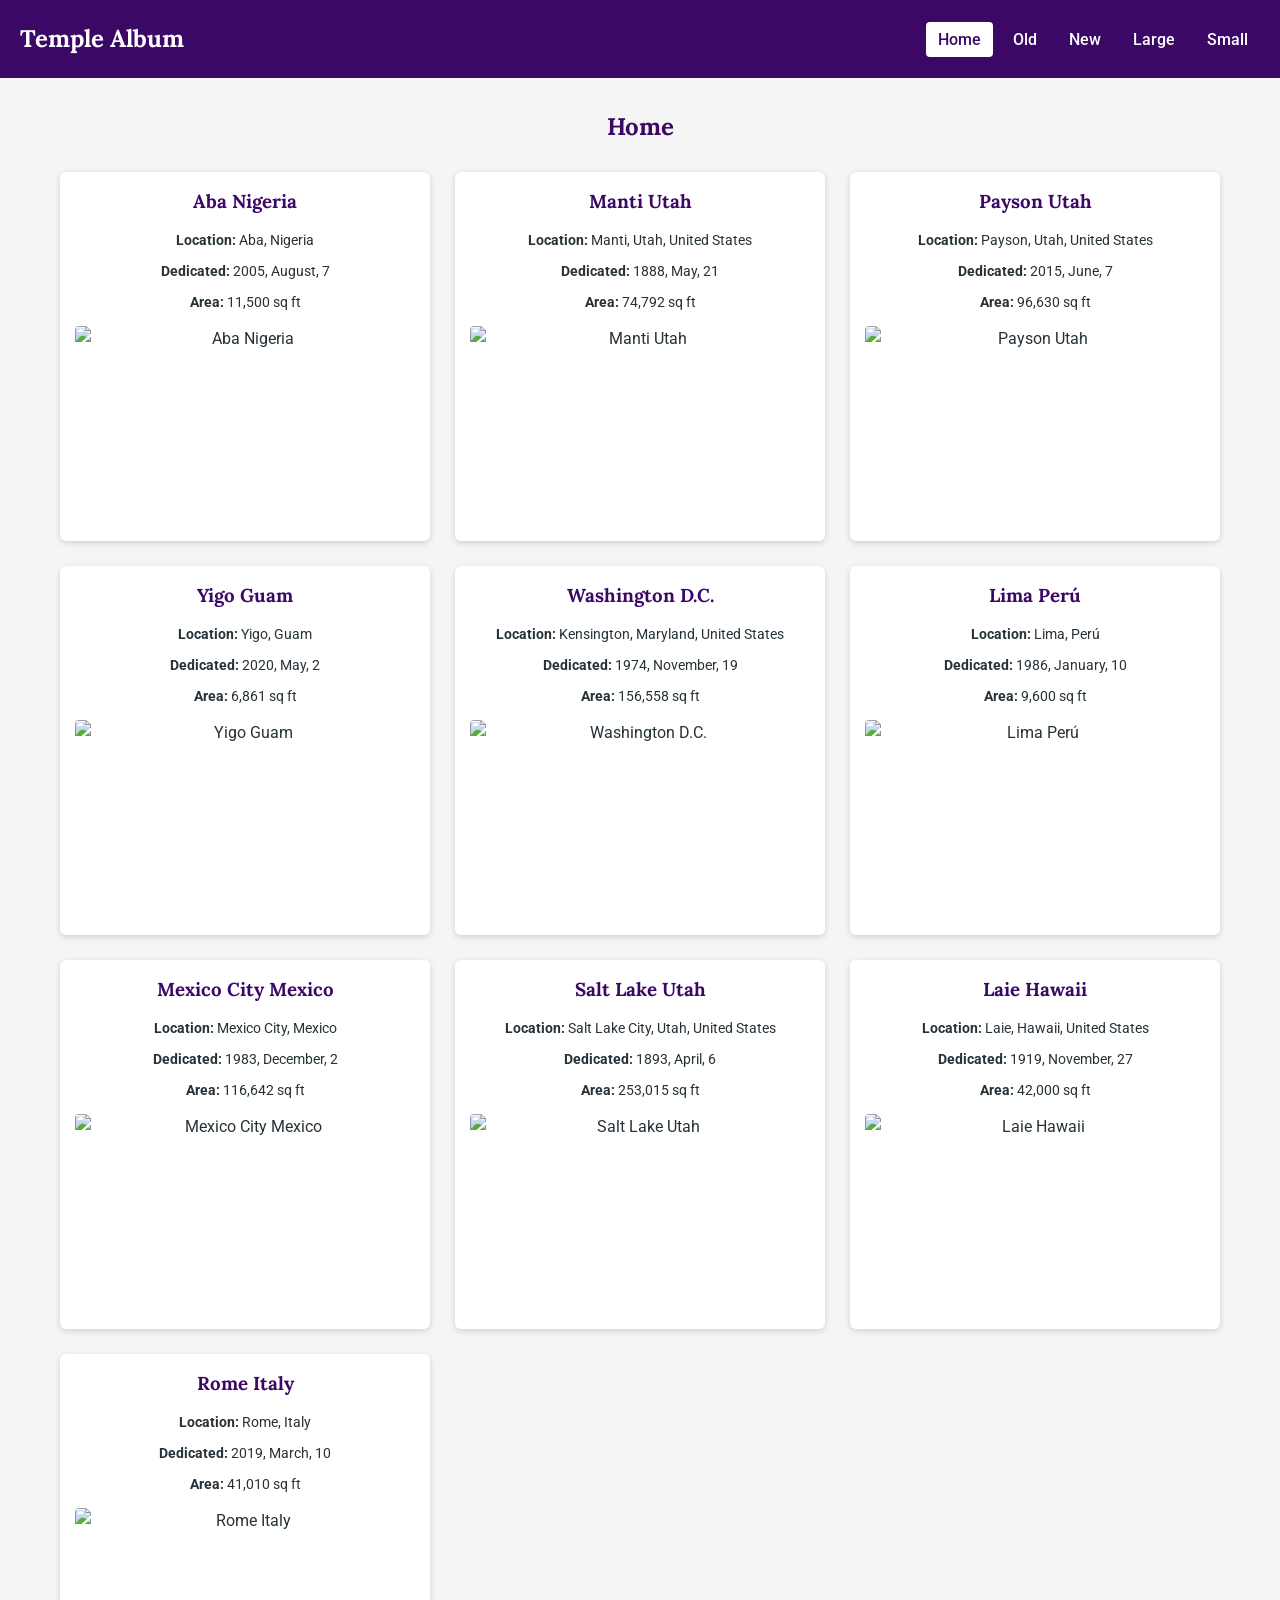
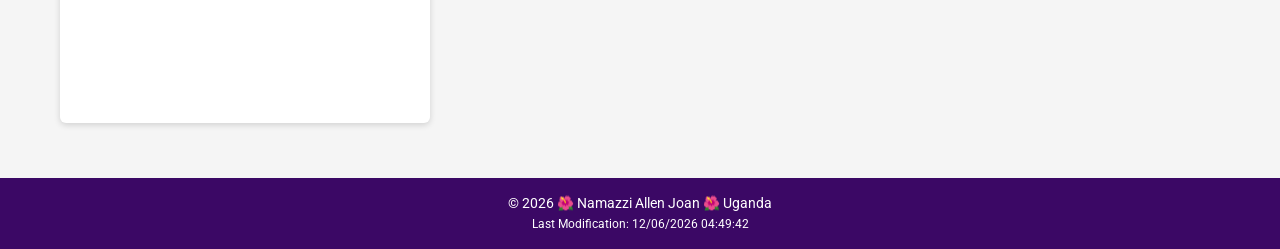
==== filtered-temples.html @ 249f779c "Week 4" ====
<!DOCTYPE html>
<html lang="en">
<head>
  <meta charset="UTF-8">
  <meta name="viewport" content="width=device-width, initial-scale=1.0">

  <title>Temple Album | Namazzi Allen Joan</title>
  <meta name="description" content="Explore beautiful temples around the world in this Temple Album featuring temple photographs and information by Namazzi Allen Joan.">
  <meta name="author" content="Namazzi Allen Joan">

  <!-- Google Fonts -->
  <link rel="preconnect" href="https://fonts.googleapis.com">
  <link rel="preconnect" href="https://fonts.gstatic.com" crossorigin>
  <link href="https://fonts.googleapis.com/css2?family=Roboto:wght@400;500;700&family=Lora:wght@400;500;700&display=swap" rel="stylesheet">

  <!-- CSS -->
  <link rel="stylesheet" href="styles/filtered-temples.css">

  <!-- JavaScript -->
  <script src="scripts/filtered-temples.js" defer></script>
</head>

<body>

  <header>
    <div class="header-container">

      <h1>Temple Album</h1>

      <nav aria-label="Temple filters">
        <ul>
            <li><button type="button" class="active" data-filter="home">Home</button></li>
            <li><button type="button" data-filter="old">Old</button></li>
            <li><button type="button" data-filter="new">New</button></li>
            <li><button type="button" data-filter="large">Large</button></li>
            <li><button type="button" data-filter="small">Small</button></li>
        </ul>
      </nav>

    </div>
  </header>

  <main>
      <h2 id="gallery-title">Home</h2>

      <!-- JavaScript will generate temple cards here -->
      <div class="temple-container" id="temple-container"></div>
   </main>

  <footer>
      <p>
         © <span id="currentyear"></span>
        🌺 Namazzi Allen Joan 🌺 Uganda
      </p>

      <p>
        Last Modification:
        <span id="lastmodified"></span>
      </p>
  </footer>

</body>
</html>
---- styles/filtered-temples.css ----
/* General Reset */
* {
    margin: 0;
    padding: 0;
    box-sizing: border-box;
}

/* Body */
body {
    font-family: "Roboto", sans-serif;
    color: #263238;
    background-color: #f5f5f5;
    line-height: 1.6;
}

/* Header */
header {
    background-color: #3b0865;
    color: white;
    padding: 20px;
}

.header-container {
    display: flex;
    flex-direction: column;
    align-items: center;
    gap: 15px;
}

/* Header title */
header h1 {
    font-family: "Lora", serif;
    font-size: 1.5rem;
    white-space: nowrap;
}

/* Navigation */
nav ul {
    display: flex;
    flex-wrap: wrap;
    justify-content: center;
    align-items: center;
    gap: 8px;
    list-style: none;
}

nav button {
    display: block;
    background: transparent;
    border: none;
    color: white;
    padding: 8px 12px;
    border-radius: 4px;
    font-family: "Roboto", sans-serif;
    font-size: 1rem;
    font-weight: 500;
    cursor: pointer;
}

nav button:hover,
nav button.active {
    background-color: white;
    color: #3b0865;
}

/* Keyboard accessibility */
nav button:focus-visible {
    outline: 3px solid #ffd54f;
    outline-offset: 3px;
}

/* Main */
main {
    max-width: 1200px;
    margin: 0 auto;
    padding: 20px 15px;
}

/* Main heading */
main h2 {
    font-family: "Lora", serif;
    text-align: center;
    margin-bottom: 25px;
    color: #3b0865;
}

/* Temple gallery */
.temple-container {
    display: grid;
    grid-template-columns: 1fr;
    gap: 25px;
}

/* Temple cards */
.temple-card {
    background-color: white;
    text-align: center;
    padding: 15px;
    border-radius: 6px;
    box-shadow: 0 2px 6px rgba(0, 0, 0, 0.15);
}

/* Temple name */
.temple-card h3 {
    font-family: "Lora", serif;
    color: #3b0865;
    margin-bottom: 12px;
}

/* Temple information */
.temple-card p {
    margin-bottom: 8px;
    font-size: 0.9rem;
}

/* Temple images */
.temple-card img {
    width: 100%;
    height: 200px;
    object-fit: cover;
    display: block;
    margin-top: 12px;
    border-radius: 4px;
}

/* Footer */
footer {
    background-color: #3b0865;
    color: white;
    text-align: center;
    padding: 15px;
    margin-top: 25px;
    font-size: 0.85rem;
}

footer p:last-child {
    font-size: 0.75rem;
}

/* Larger screens */
@media screen and (min-width: 600px) {

    .header-container {
        flex-direction: row;
        justify-content: space-between;
    }

    .temple-container {
        grid-template-columns: repeat(2, 1fr);
    }

    main {
        padding: 30px 20px;
    }
}

/* Desktop screens */
@media screen and (min-width: 1000px) {

    .temple-container {
        grid-template-columns: repeat(3, 1fr);
    }
}
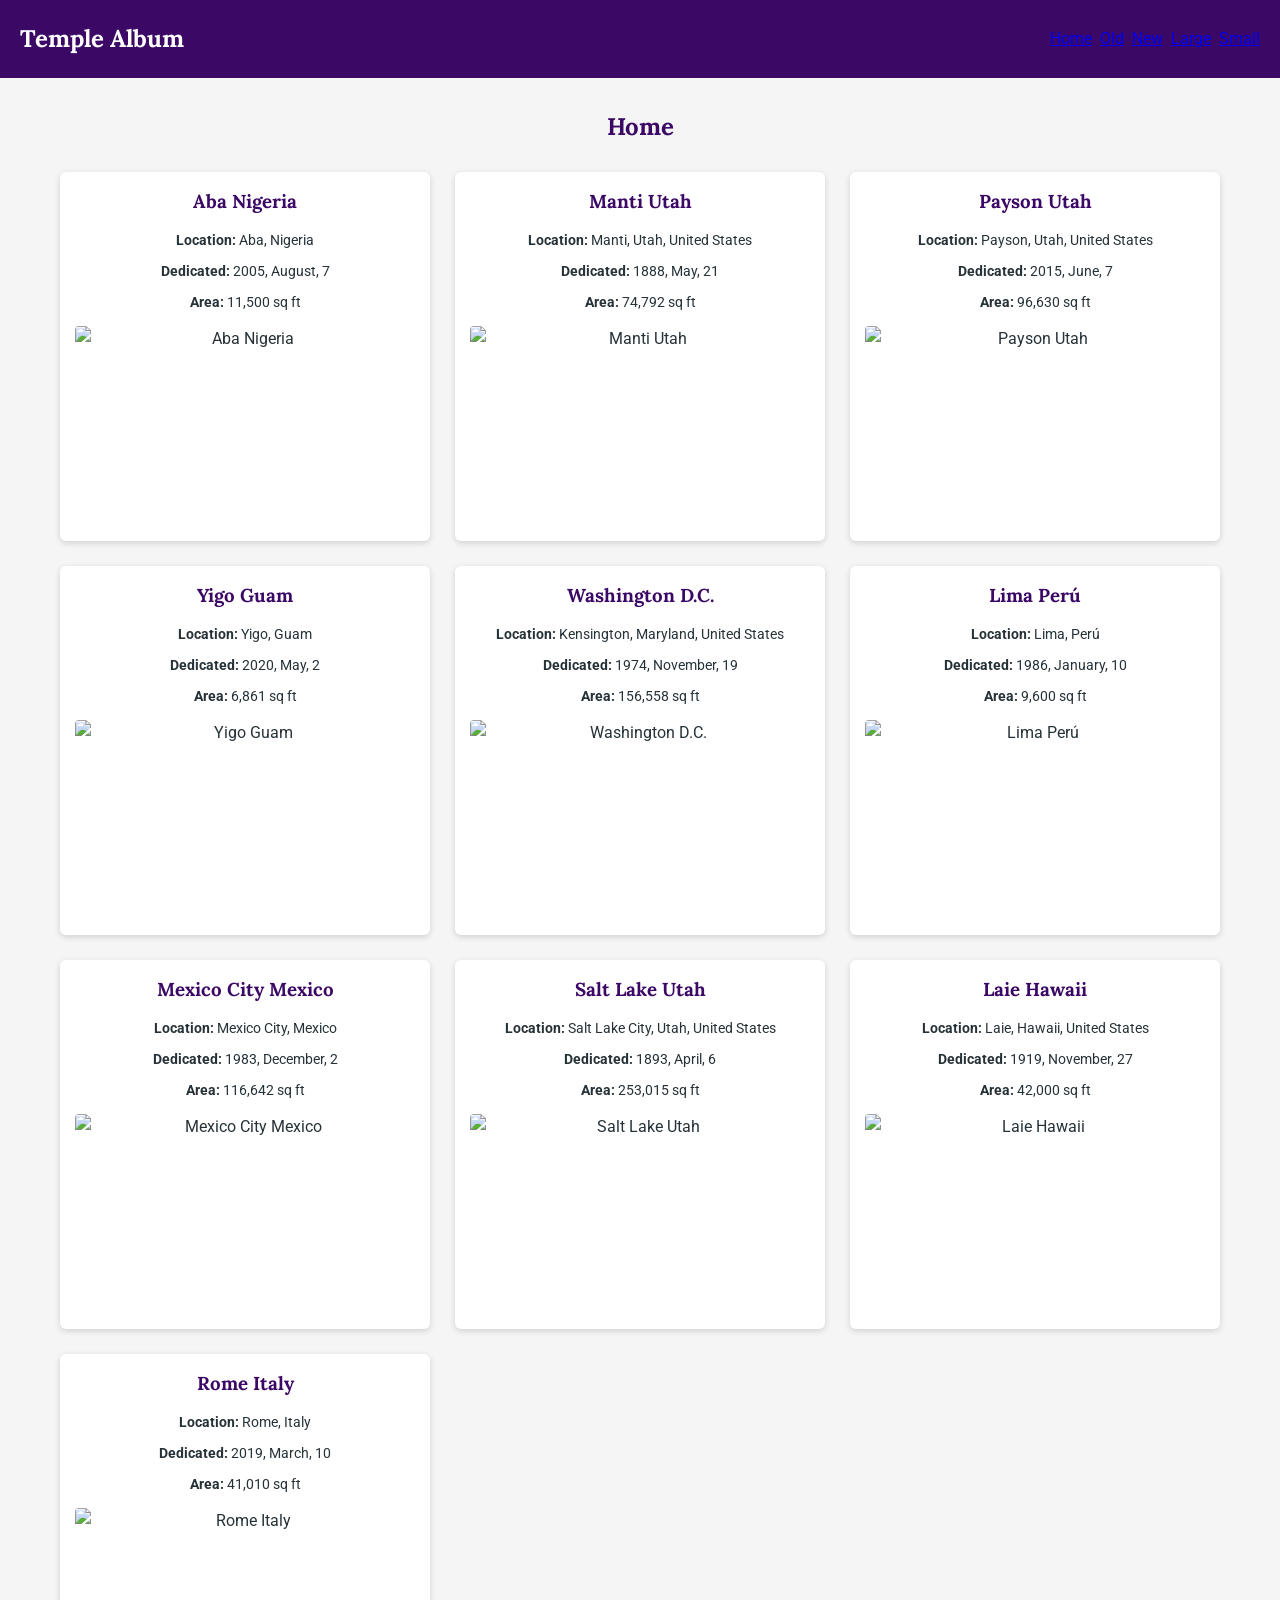
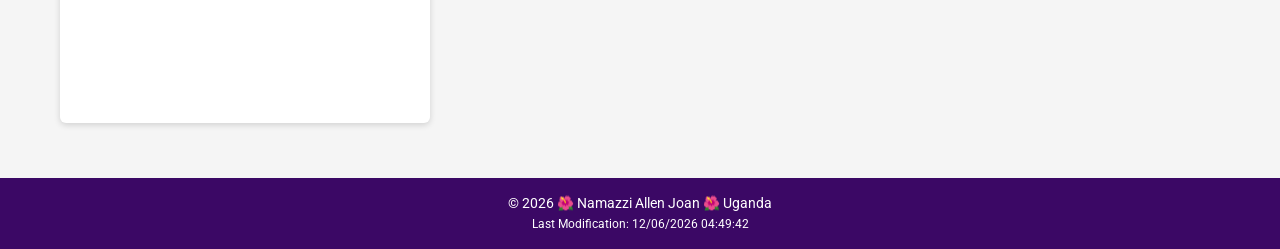
==== commit ebfab4d5: "us" ====
--- a/filtered-temples.html
+++ b/filtered-temples.html
@@ -29,11 +29,11 @@
 
       <nav aria-label="Temple filters">
         <ul>
-            <li><button type="button" class="active" data-filter="home">Home</button></li>
-            <li><button type="button" data-filter="old">Old</button></li>
-            <li><button type="button" data-filter="new">New</button></li>
-            <li><button type="button" data-filter="large">Large</button></li>
-            <li><button type="button" data-filter="small">Small</button></li>
+            <li><a href="index.html" class="active">Home</a></li>
+            <li><a href="#old">Old</a></li>
+            <li><a href="#new">New</a></li>
+            <li><a href="#large">Large</a></li>
+            <li><a href="#small">Small</a></li>
         </ul>
       </nav>
 
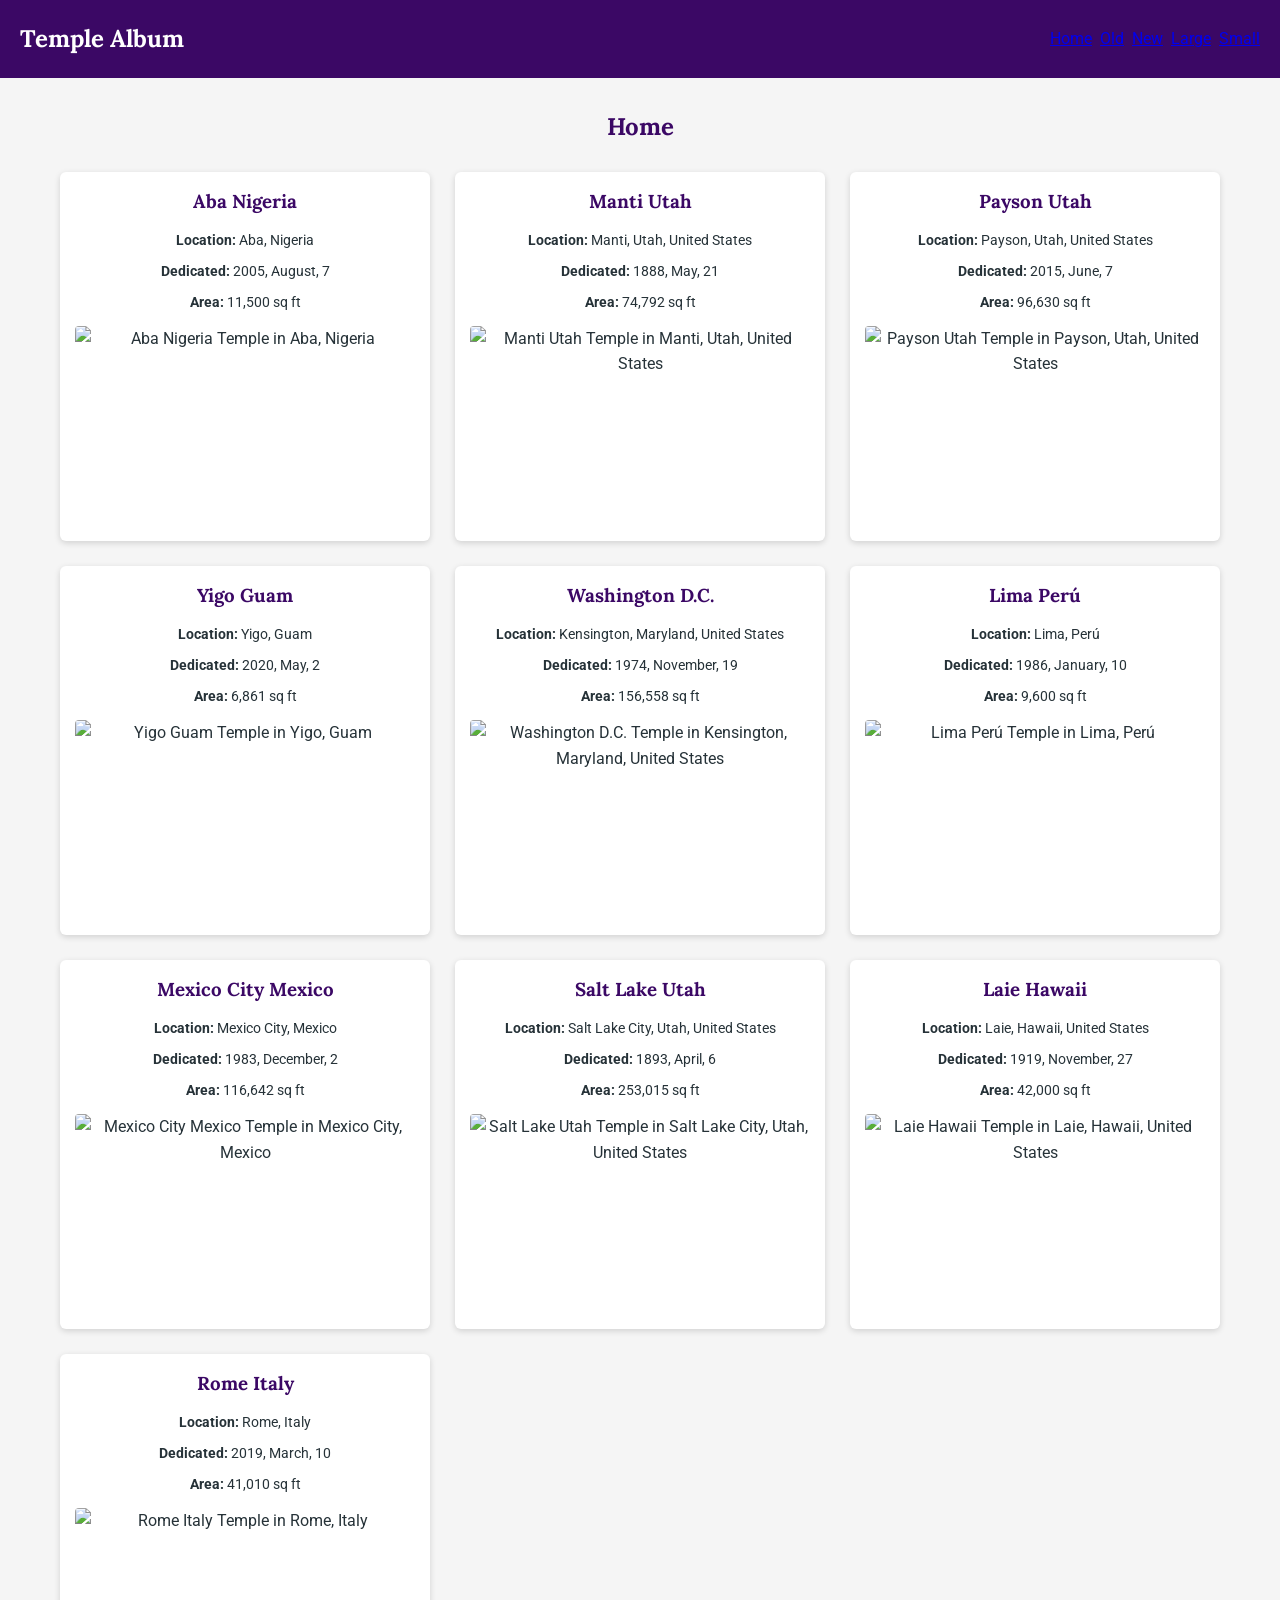
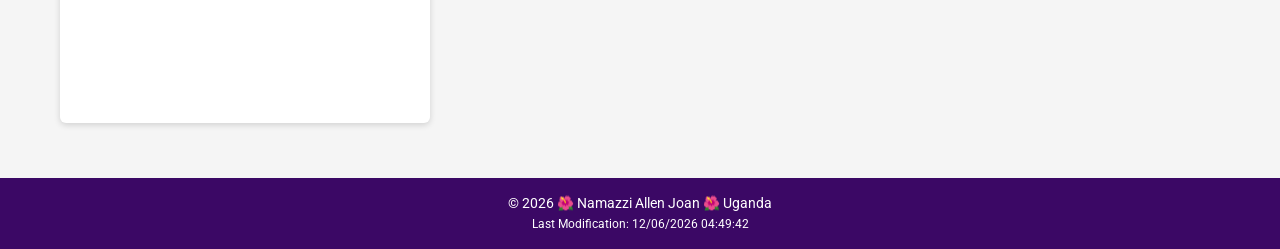
==== commit 163435b6: "week4 dynamics" ====
--- a/filtered-temples.html
+++ b/filtered-temples.html
@@ -29,11 +29,11 @@
 
       <nav aria-label="Temple filters">
         <ul>
-            <li><a href="index.html" class="active">Home</a></li>
-            <li><a href="#old">Old</a></li>
-            <li><a href="#new">New</a></li>
-            <li><a href="#large">Large</a></li>
-            <li><a href="#small">Small</a></li>
+            <a href="#temple-container" data-filter="home" class="active" aria-current="page">Home</a>
+            <li><a href="#temple-container" data-filter="old" >Old</a></li>
+            <li><a href="#temple-container" data-filter="new">New</a></li>
+            <li><a href="#temple-container" data-filter="large">Large</a></li>
+            <li><a href="#temple-container" data-filter="small">Small</a></li>
         </ul>
       </nav>
 
--- a/styles/filtered-temples.css
+++ b/styles/filtered-temples.css
@@ -36,7 +36,7 @@
 }
 
 /* Navigation */
-nav ul {
+nav ul{
     display: flex;
     flex-wrap: wrap;
     justify-content: center;
